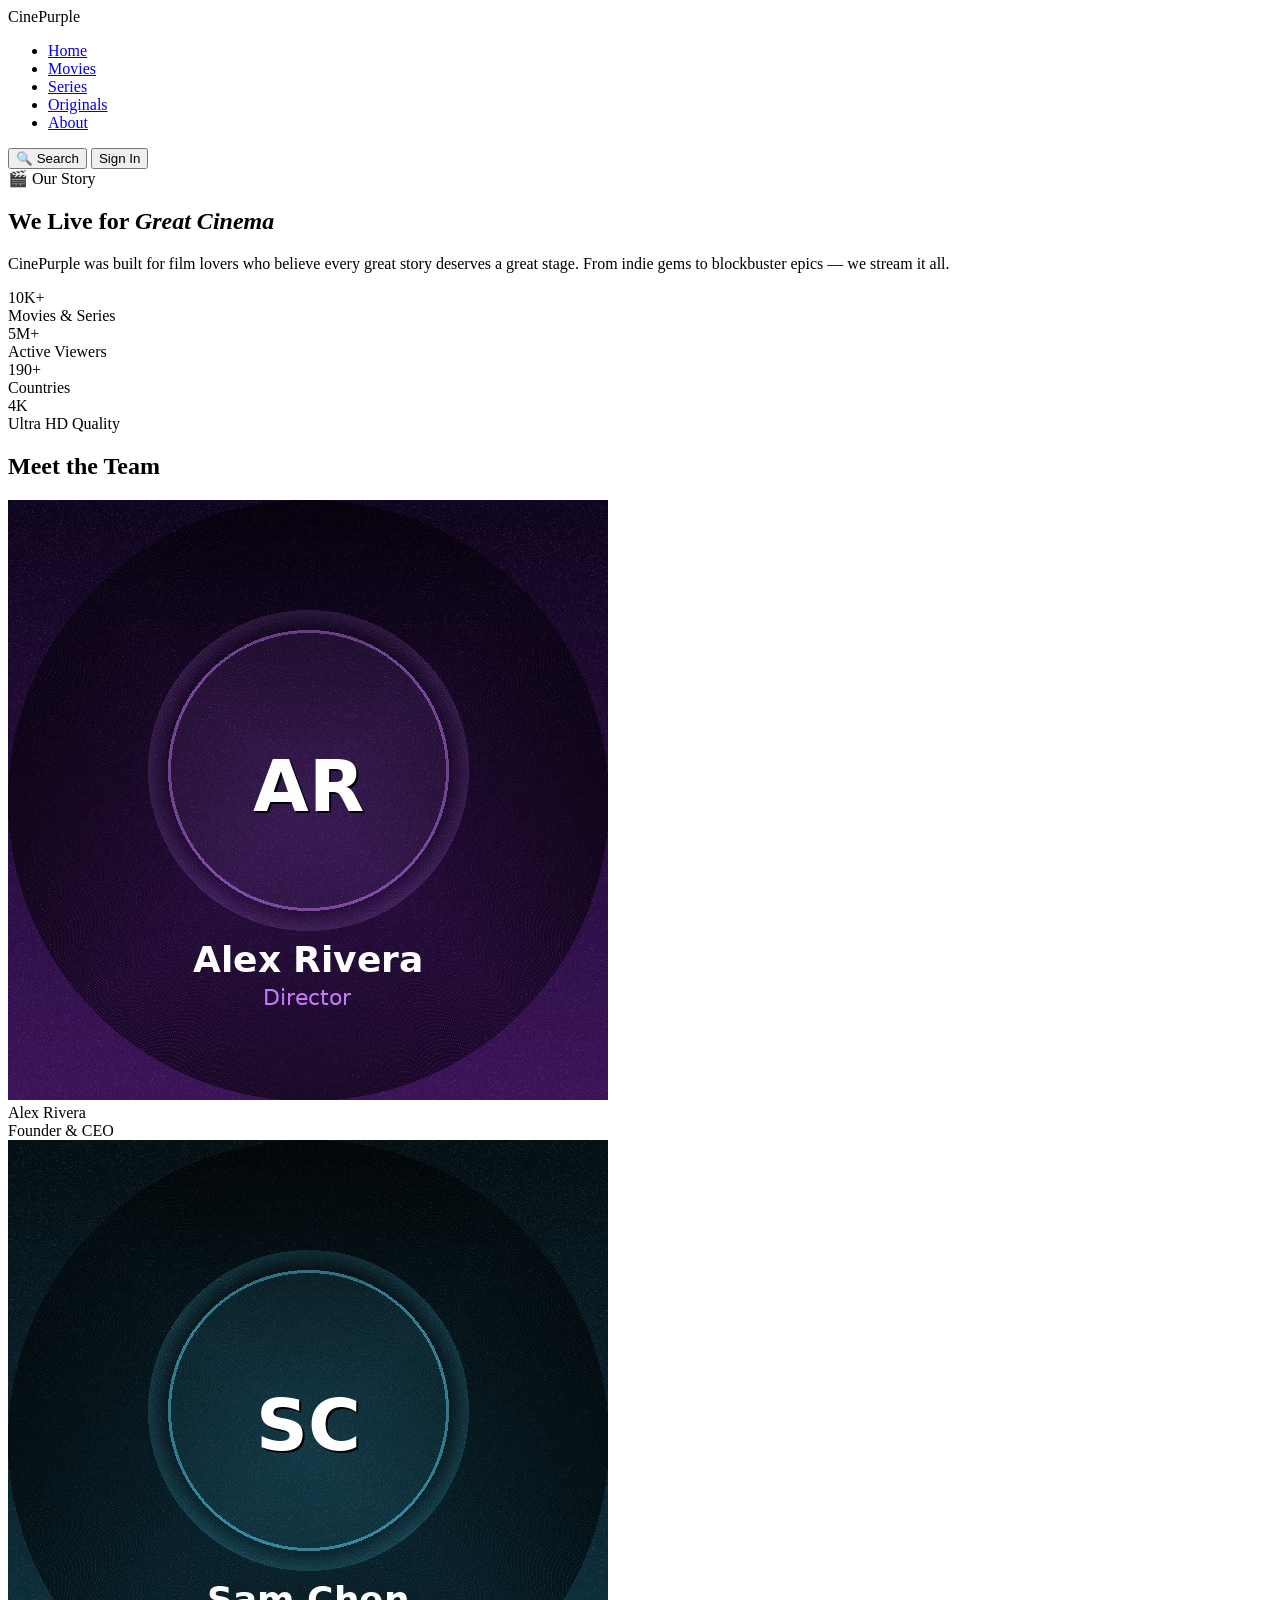
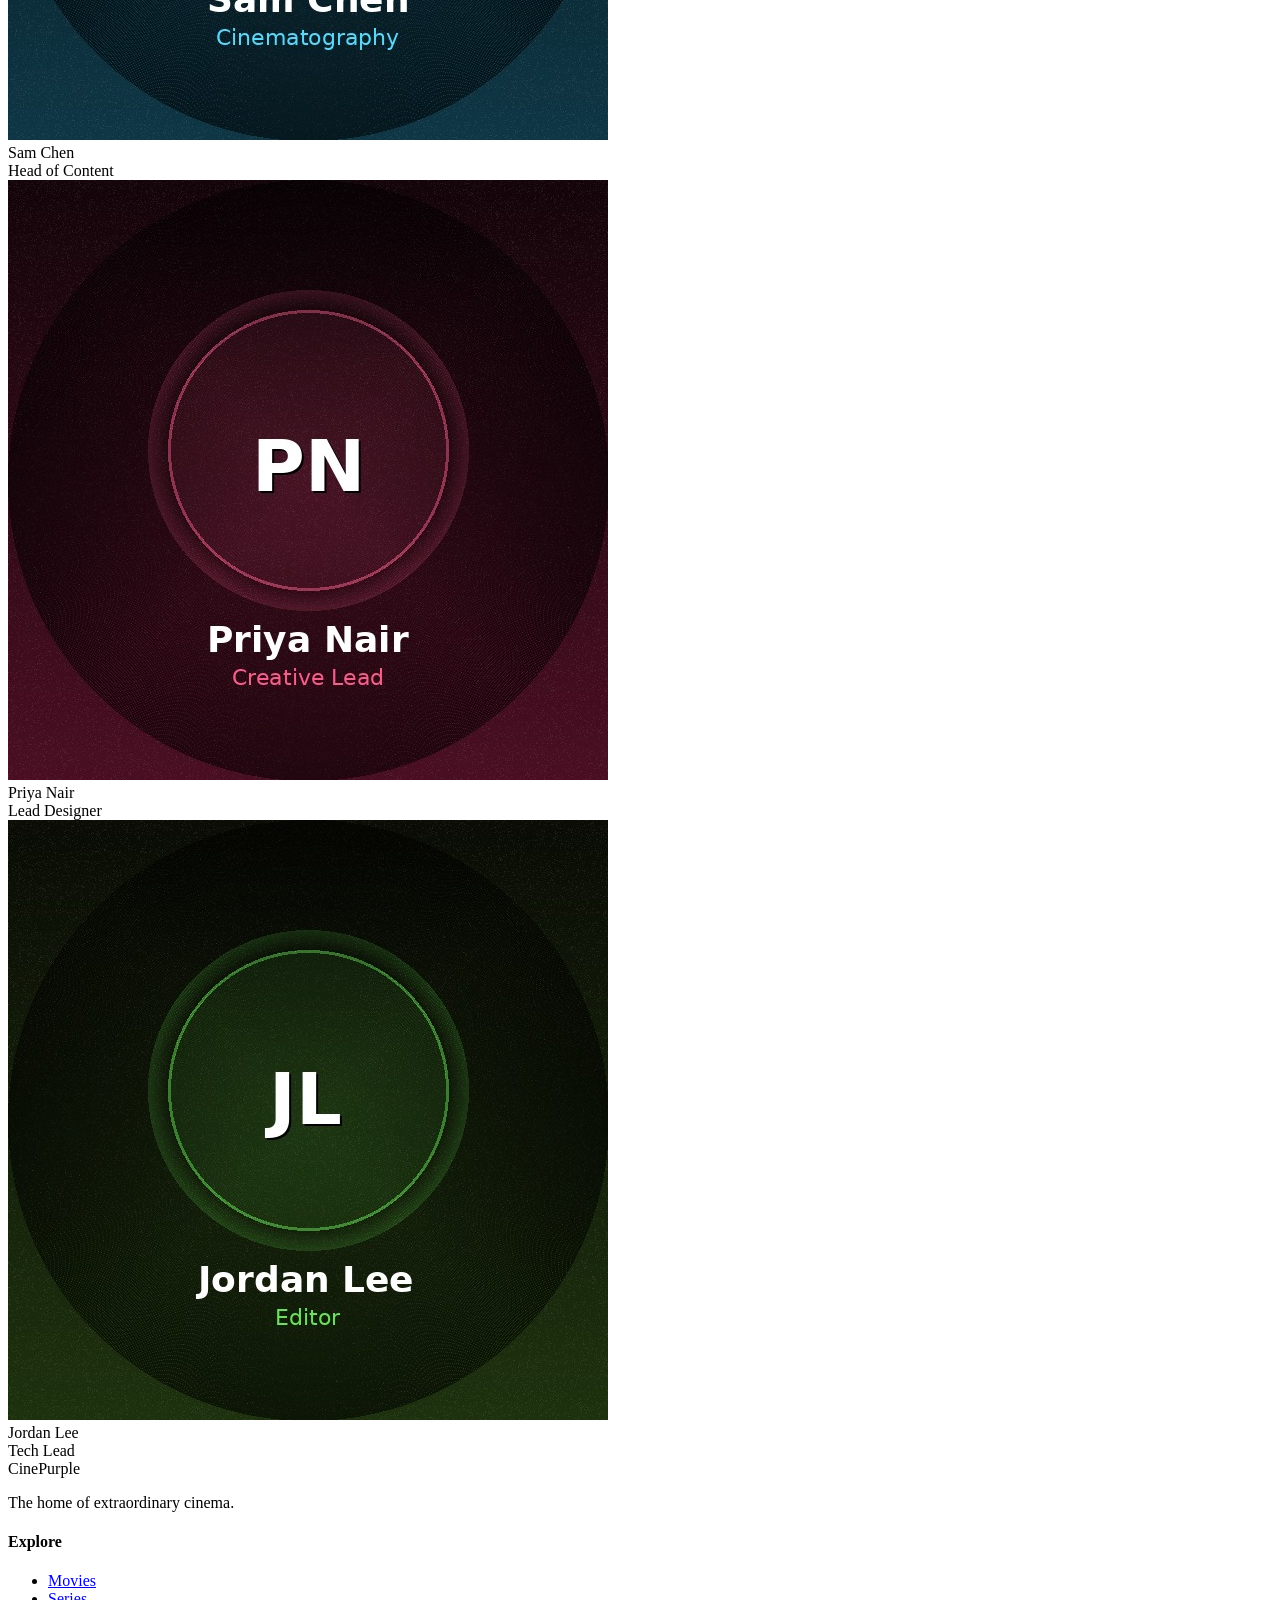
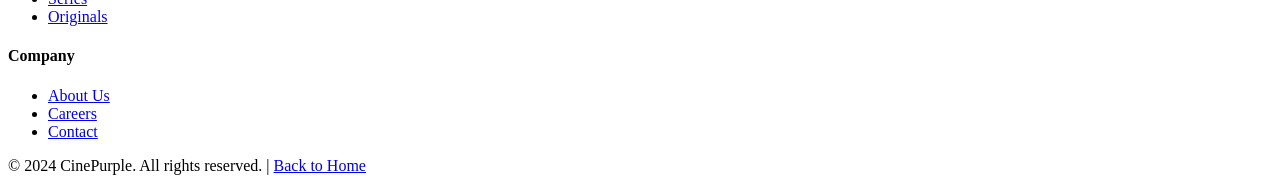
==== MOVIE PROJECT/SCREENS/About.html @ 2e549075 "Add files via upload" ====
<!DOCTYPE html>
<html lang="en">
<head>
  <meta charset="UTF-8">
  <meta name="viewport" content="width=device-width, initial-scale=1.0">
  <title>CinePurple — About</title>
  <link href="https://fonts.googleapis.com/css2?family=Playfair+Display:ital,wght@0,700;0,900;1,700&family=DM+Sans:wght@300;400;500;600&display=swap" rel="stylesheet">
  <link rel="stylesheet" href="../Styles/Global.css">
  <link rel="stylesheet" href="../Styles/About.css">
</head>
<body>

  <!-- NAVBAR -->
  <nav class="navbar">
    <div class="nav-logo">Cine<span>Purple</span></div>
    <ul class="nav-links">
      <li><a href="Home.html">Home</a></li>
      <li><a href="#">Movies</a></li>
      <li><a href="#">Series</a></li>
      <li><a href="#">Originals</a></li>
      <li><a href="About.html" class="active">About</a></li>
    </ul>
    <div class="nav-actions">
      <button class="btn-ghost">🔍 Search</button>
      <button class="btn-primary">Sign In</button>
    </div>
  </nav>

  <!-- ABOUT HERO -->
  <section class="about-hero">
    <div class="hero-badge">🎬 Our Story</div>
    <h1 class="about-title">We Live for <em>Great Cinema</em></h1>
    <p class="about-sub">CinePurple was built for film lovers who believe every great story deserves a great stage. From indie gems to blockbuster epics — we stream it all.</p>
  </section>

  <!-- STATS -->
  <section class="stats-section">
    <div class="stats-grid">
      <div class="stat-card">
        <div class="stat-number">10K+</div>
        <div class="stat-label">Movies & Series</div>
      </div>
      <div class="stat-card">
        <div class="stat-number">5M+</div>
        <div class="stat-label">Active Viewers</div>
      </div>
      <div class="stat-card">
        <div class="stat-number">190+</div>
        <div class="stat-label">Countries</div>
      </div>
      <div class="stat-card">
        <div class="stat-number">4K</div>
        <div class="stat-label">Ultra HD Quality</div>
      </div>
    </div>
  </section>

  <!-- TEAM -->
  <section class="section">
    <div class="section-header">
      <h2 class="section-title">Meet the <span>Team</span></h2>
    </div>
    <div class="team-grid">

      <div class="team-card">
        <img src="../Assets/images/About/team1.jpg" alt="Alex Rivera" class="team-photo">
        <div class="team-name">Alex Rivera</div>
        <div class="team-role">Founder & CEO</div>
      </div>

      <div class="team-card">
        <img src="../Assets/images/About/team2.jpg" alt="Sam Chen" class="team-photo">
        <div class="team-name">Sam Chen</div>
        <div class="team-role">Head of Content</div>
      </div>

      <div class="team-card">
        <img src="../Assets/images/About/team3.jpg" alt="Priya Nair" class="team-photo">
        <div class="team-name">Priya Nair</div>
        <div class="team-role">Lead Designer</div>
      </div>

      <div class="team-card">
        <img src="../Assets/images/About/team4.jpg" alt="Jordan Lee" class="team-photo">
        <div class="team-name">Jordan Lee</div>
        <div class="team-role">Tech Lead</div>
      </div>

    </div>
  </section>

  <!-- FOOTER -->
  <footer>
    <div class="footer-top">
      <div class="footer-brand">
        <div class="nav-logo">Cine<span>Purple</span></div>
        <p>The home of extraordinary cinema.</p>
      </div>
      <div class="footer-links">
        <h4>Explore</h4>
        <ul>
          <li><a href="#">Movies</a></li>
          <li><a href="#">Series</a></li>
          <li><a href="#">Originals</a></li>
        </ul>
      </div>
      <div class="footer-links">
        <h4>Company</h4>
        <ul>
          <li><a href="About.html">About Us</a></li>
          <li><a href="#">Careers</a></li>
          <li><a href="#">Contact</a></li>
        </ul>
      </div>
    </div>
    <div class="footer-bottom">
      <p>© 2024 CinePurple. All rights reserved. | <a href="Home.html" class="footer-link">Back to Home</a></p>
    </div>
  </footer>

</body>
</html>
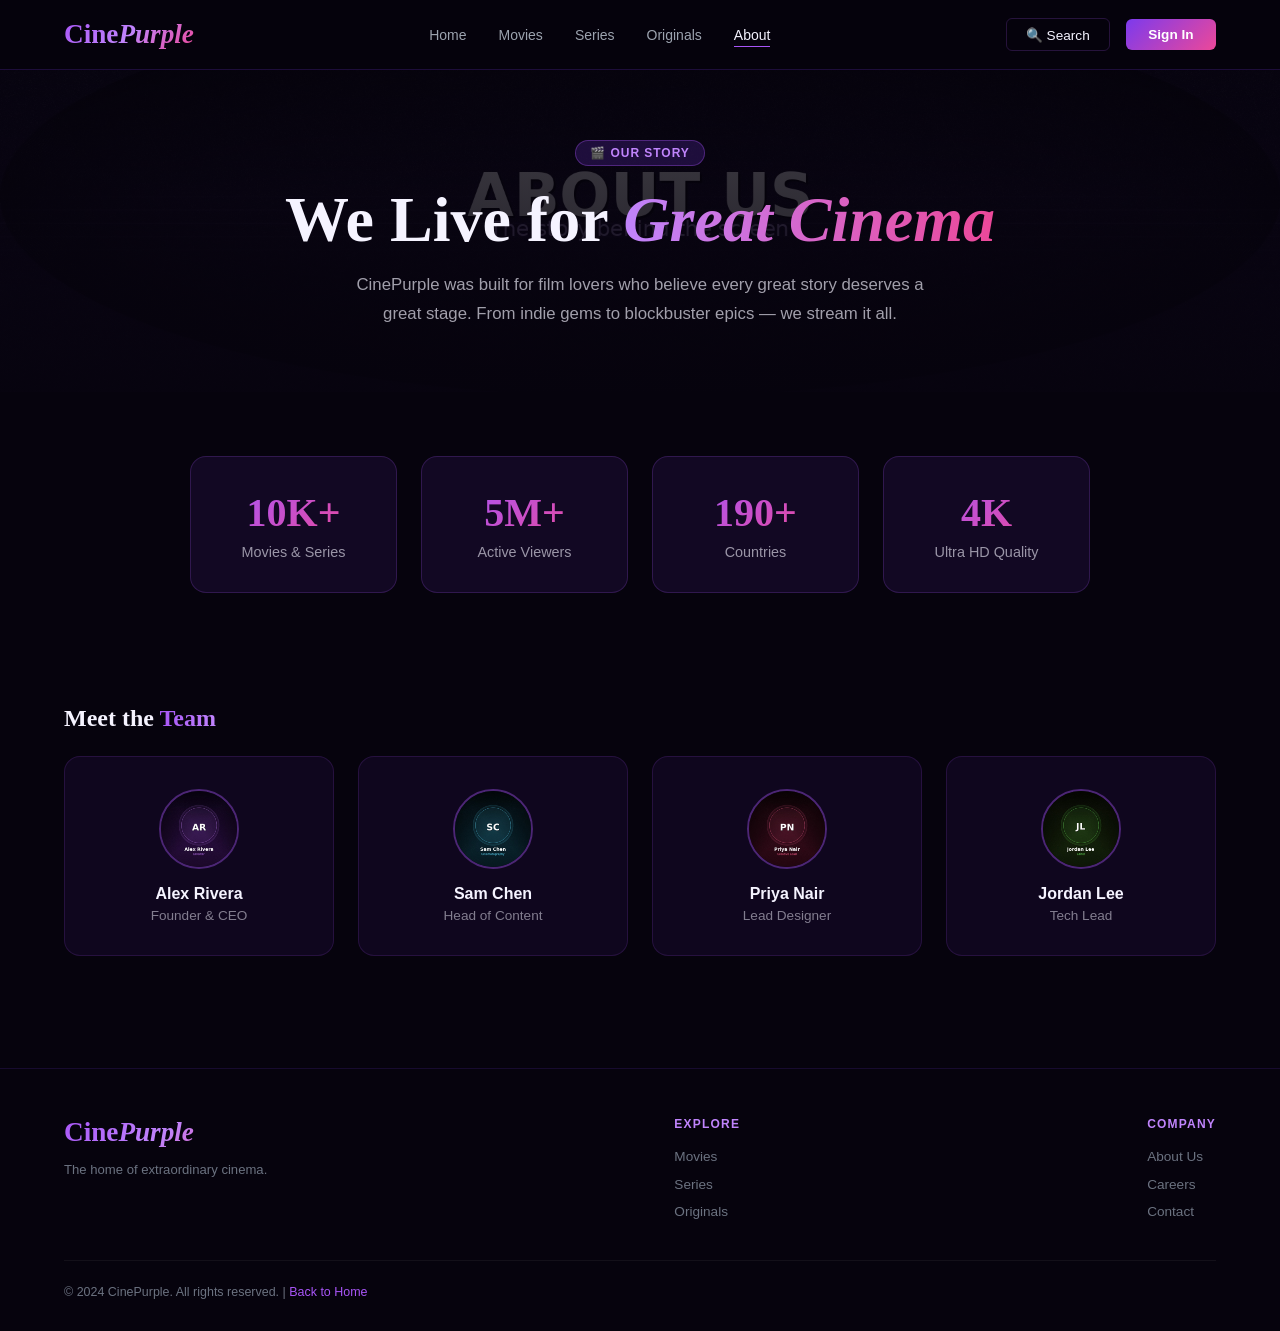
==== commit 3d641708: "Add files via upload" ====
--- a/MOVIE PROJECT/SCREENS/About.html
+++ b/MOVIE PROJECT/SCREENS/About.html
@@ -5,8 +5,8 @@
   <meta name="viewport" content="width=device-width, initial-scale=1.0">
   <title>CinePurple — About</title>
   <link href="https://fonts.googleapis.com/css2?family=Playfair+Display:ital,wght@0,700;0,900;1,700&family=DM+Sans:wght@300;400;500;600&display=swap" rel="stylesheet">
-  <link rel="stylesheet" href="../Styles/Global.css">
-  <link rel="stylesheet" href="../Styles/About.css">
+  <link rel="stylesheet" href="../STYLES/Global.css">
+  <link rel="stylesheet" href="../STYLES/About.css">
 </head>
 <body>
 
@@ -14,7 +14,7 @@
   <nav class="navbar">
     <div class="nav-logo">Cine<span>Purple</span></div>
     <ul class="nav-links">
-      <li><a href="Home.html">Home</a></li>
+      <li><a href="index.html">Home</a></li>
       <li><a href="#">Movies</a></li>
       <li><a href="#">Series</a></li>
       <li><a href="#">Originals</a></li>
@@ -114,7 +114,7 @@
       </div>
     </div>
     <div class="footer-bottom">
-      <p>© 2024 CinePurple. All rights reserved. | <a href="Home.html" class="footer-link">Back to Home</a></p>
+      <p>© 2024 CinePurple. All rights reserved. | <a href="index.html" class="footer-link">Back to Home</a></p>
     </div>
   </footer>
 
--- a/MOVIE PROJECT/STYLES/Global.css
+++ b/MOVIE PROJECT/STYLES/Global.css
@@ -0,0 +1,434 @@
+:root {
+  --void:          #06030d;
+  --purple-core:   #7c3aed;
+  --purple-bright: #a855f7;
+  --purple-glow:   #c084fc;
+  --accent-gold:   #f59e0b;
+  --accent-pink:   #ec4899;
+  --text-primary:  #f5f3ff;
+  --text-muted:    #9ca3af;
+  --text-dim:      #6b7280;
+  --card-bg:       rgba(124, 58, 237, 0.08);
+  --border:        rgba(168, 85, 247, 0.2);
+  --glass:         rgba(255, 255, 255, 0.04);
+}
+
+* { margin: 0; padding: 0; box-sizing: border-box; }
+html { scroll-behavior: smooth; }
+
+body {
+  font-family: 'DM Sans', sans-serif;
+  background: var(--void);
+  color: var(--text-primary);
+  overflow-x: hidden;
+}
+
+::-webkit-scrollbar       { width: 6px; }
+::-webkit-scrollbar-track { background: var(--void); }
+::-webkit-scrollbar-thumb { background: var(--purple-core); border-radius: 100px; }
+
+/* ── NAVBAR ── */
+.navbar {
+  position: fixed;
+  top: 0; left: 0; right: 0;
+  z-index: 100;
+  padding: 0 5%;
+  height: 70px;
+  display: flex;
+  align-items: center;
+  justify-content: space-between;
+  background: rgba(6, 3, 13, 0.95);
+  border-bottom: 1px solid rgba(124, 58, 237, 0.2);
+}
+
+.nav-logo {
+  font-family: 'Playfair Display', serif;
+  font-size: 1.7rem;
+  font-weight: 900;
+  background: linear-gradient(135deg, var(--purple-bright), var(--purple-glow), var(--accent-pink));
+  -webkit-background-clip: text;
+  -webkit-text-fill-color: transparent;
+  background-clip: text;
+}
+
+.nav-logo span { font-style: italic; }
+
+.nav-links {
+  display: flex;
+  gap: 2rem;
+  list-style: none;
+}
+
+.nav-links a {
+  color: var(--text-muted);
+  text-decoration: none;
+  font-size: 0.875rem;
+  font-weight: 500;
+  transition: color 0.2s;
+  position: relative;
+}
+
+.nav-links a::after {
+  content: '';
+  position: absolute;
+  bottom: -4px; left: 0; right: 0;
+  height: 1px;
+  background: var(--purple-bright);
+  transform: scaleX(0);
+  transition: transform 0.3s;
+}
+
+.nav-links a:hover        { color: var(--text-primary); }
+.nav-links a.active       { color: var(--text-primary); }
+.nav-links a:hover::after { transform: scaleX(1); }
+.nav-links a.active::after{ transform: scaleX(1); }
+
+.nav-actions { display: flex; align-items: center; gap: 1rem; }
+
+/* ── BUTTONS ── */
+.btn-ghost {
+  background: transparent;
+  border: 1px solid var(--border);
+  color: var(--text-primary);
+  padding: 0.45rem 1.2rem;
+  border-radius: 6px;
+  font-size: 0.85rem;
+  font-family: 'DM Sans', sans-serif;
+  cursor: pointer;
+  transition: all 0.25s;
+}
+
+.btn-ghost:hover {
+  border-color: var(--purple-bright);
+  color: var(--purple-glow);
+  background: rgba(168, 85, 247, 0.08);
+}
+
+.btn-primary {
+  background: linear-gradient(135deg, var(--purple-core), var(--accent-pink));
+  border: none;
+  color: #fff;
+  padding: 0.5rem 1.4rem;
+  border-radius: 6px;
+  font-size: 0.85rem;
+  font-family: 'DM Sans', sans-serif;
+  font-weight: 600;
+  cursor: pointer;
+  transition: all 0.3s;
+}
+
+.btn-primary:hover {
+  transform: translateY(-1px);
+  box-shadow: 0 4px 30px rgba(124, 58, 237, 0.5);
+}
+
+.btn-play {
+  display: inline-flex;
+  align-items: center;
+  gap: 0.5rem;
+  background: linear-gradient(135deg, var(--purple-core), var(--accent-pink));
+  border: none;
+  color: #fff;
+  padding: 0.75rem 2rem;
+  border-radius: 8px;
+  font-size: 0.95rem;
+  font-family: 'DM Sans', sans-serif;
+  font-weight: 600;
+  cursor: pointer;
+  transition: all 0.3s;
+  box-shadow: 0 8px 30px rgba(124, 58, 237, 0.4);
+}
+
+.btn-play:hover {
+  transform: translateY(-2px);
+  box-shadow: 0 12px 40px rgba(124, 58, 237, 0.6);
+}
+
+.btn-info {
+  display: inline-flex;
+  align-items: center;
+  gap: 0.5rem;
+  background: rgba(255, 255, 255, 0.08);
+  border: 1px solid rgba(255, 255, 255, 0.15);
+  color: var(--text-primary);
+  padding: 0.75rem 1.6rem;
+  border-radius: 8px;
+  font-size: 0.95rem;
+  font-family: 'DM Sans', sans-serif;
+  cursor: pointer;
+  transition: all 0.25s;
+}
+
+.btn-info:hover {
+  background: rgba(255, 255, 255, 0.13);
+  border-color: var(--purple-bright);
+}
+
+/* ── SECTIONS ── */
+.section { padding: 3rem 5%; }
+
+.section-header {
+  display: flex;
+  align-items: center;
+  justify-content: space-between;
+  margin-bottom: 1.5rem;
+}
+
+.section-title {
+  font-family: 'Playfair Display', serif;
+  font-size: 1.5rem;
+  font-weight: 700;
+}
+
+.section-title span {
+  background: linear-gradient(90deg, var(--purple-bright), var(--purple-glow));
+  -webkit-background-clip: text;
+  -webkit-text-fill-color: transparent;
+  background-clip: text;
+}
+
+.see-all {
+  color: var(--purple-bright);
+  font-size: 0.8rem;
+  font-weight: 600;
+  text-decoration: none;
+  text-transform: uppercase;
+  letter-spacing: 0.05em;
+  transition: color 0.2s;
+}
+
+.see-all:hover { color: var(--purple-glow); }
+
+/* ── MOVIE CARDS ── */
+.movies-row {
+  display: grid;
+  grid-template-columns: repeat(auto-fill, minmax(180px, 1fr));
+  gap: 1rem;
+}
+
+.movie-card {
+  border-radius: 10px;
+  overflow: hidden;
+  cursor: pointer;
+  background: var(--card-bg);
+  border: 1px solid var(--border);
+  transition: transform 0.3s ease, box-shadow 0.3s ease;
+}
+
+.movie-card:hover {
+  transform: translateY(-8px) scale(1.03);
+  box-shadow: 0 20px 50px rgba(124, 58, 237, 0.4);
+}
+
+.movie-thumb {
+  position: relative;
+  aspect-ratio: 2/3;
+  overflow: hidden;
+}
+
+.movie-thumb img {
+  width: 100%;
+  height: 100%;
+  object-fit: cover;
+  transition: transform 0.5s;
+}
+
+.movie-card:hover .movie-thumb img { transform: scale(1.08); }
+
+.thumb-overlay {
+  position: absolute;
+  inset: 0;
+  background: rgba(6, 3, 13, 0.5);
+  display: flex;
+  align-items: center;
+  justify-content: center;
+  font-size: 2rem;
+  opacity: 0;
+  transition: opacity 0.3s;
+}
+
+.movie-card:hover .thumb-overlay { opacity: 1; }
+
+.badge-new {
+  position: absolute;
+  top: 10px; left: 10px;
+  background: linear-gradient(135deg, var(--purple-core), var(--accent-pink));
+  color: #fff;
+  font-size: 0.65rem;
+  font-weight: 700;
+  text-transform: uppercase;
+  letter-spacing: 0.08em;
+  padding: 0.2rem 0.55rem;
+  border-radius: 4px;
+}
+
+.badge-top {
+  position: absolute;
+  top: 10px; left: 10px;
+  background: var(--accent-gold);
+  color: #000;
+  font-size: 0.65rem;
+  font-weight: 700;
+  padding: 0.2rem 0.55rem;
+  border-radius: 4px;
+}
+
+.movie-info     { padding: 0.85rem; }
+.movie-name     { font-size: 0.9rem; font-weight: 600; white-space: nowrap; overflow: hidden; text-overflow: ellipsis; margin-bottom: 0.35rem; }
+.movie-tags     { display: flex; gap: 0.4rem; flex-wrap: wrap; }
+
+.tag {
+  font-size: 0.67rem;
+  font-weight: 500;
+  color: var(--purple-glow);
+  background: rgba(124, 58, 237, 0.15);
+  border: 1px solid rgba(168, 85, 247, 0.2);
+  padding: 0.15rem 0.5rem;
+  border-radius: 100px;
+}
+
+.movie-rating-row { display: flex; align-items: center; gap: 0.5rem; margin-top: 0.4rem; }
+.stars      { color: var(--accent-gold); font-size: 0.75rem; }
+.rating-num { color: var(--text-muted); font-size: 0.75rem; }
+
+/* ── RATING BADGE ── */
+.rating-badge {
+  background: var(--accent-gold);
+  color: #000;
+  font-weight: 700;
+  font-size: 0.75rem;
+  padding: 0.2rem 0.55rem;
+  border-radius: 4px;
+}
+
+/* ── WIDE CARDS ── */
+.wide-row {
+  display: grid;
+  grid-template-columns: repeat(auto-fill, minmax(280px, 1fr));
+  gap: 1rem;
+}
+
+.wide-card {
+  position: relative;
+  border-radius: 12px;
+  overflow: hidden;
+  aspect-ratio: 16/9;
+  cursor: pointer;
+  border: 1px solid var(--border);
+  transition: transform 0.3s ease, box-shadow 0.3s ease;
+}
+
+.wide-card:hover {
+  transform: translateY(-6px) scale(1.02);
+  box-shadow: 0 16px 40px rgba(124, 58, 237, 0.4);
+}
+
+.wide-card img {
+  width: 100%; height: 100%;
+  object-fit: cover;
+  filter: brightness(0.7);
+  transition: transform 0.4s;
+}
+
+.wide-card:hover img { transform: scale(1.05); }
+
+.wide-overlay {
+  position: absolute;
+  inset: 0;
+  background: linear-gradient(to top, rgba(6, 3, 13, 0.95), transparent 60%);
+  display: flex;
+  flex-direction: column;
+  justify-content: flex-end;
+  padding: 1.2rem;
+}
+
+.wide-title { font-family: 'Playfair Display', serif; font-size: 1.1rem; font-weight: 700; margin-bottom: 0.3rem; }
+.wide-sub   { font-size: 0.78rem; color: var(--text-muted); }
+
+/* ── CATEGORIES ── */
+.categories { display: flex; gap: 0.7rem; padding: 0 5% 2rem; flex-wrap: wrap; }
+
+.cat-pill {
+  padding: 0.5rem 1.2rem;
+  border-radius: 100px;
+  font-size: 0.82rem;
+  font-weight: 500;
+  cursor: pointer;
+  border: 1px solid var(--border);
+  color: var(--text-muted);
+  background: var(--glass);
+  transition: all 0.25s;
+}
+
+.cat-pill:hover,
+.cat-pill.active {
+  background: rgba(124, 58, 237, 0.25);
+  border-color: var(--purple-bright);
+  color: var(--purple-glow);
+}
+
+/* ── FEATURED STRIP ── */
+.featured-strip {
+  margin: 2rem 5%;
+  border-radius: 16px;
+  overflow: hidden;
+  position: relative;
+  min-height: 240px;
+  display: flex;
+  align-items: center;
+  padding: 3rem;
+  background: url('Assets/Home/featured.jpg') center/cover no-repeat;
+  border: 1px solid rgba(168, 85, 247, 0.2);
+}
+
+.featured-strip::before {
+  content: '';
+  position: absolute;
+  inset: 0;
+  background: linear-gradient(90deg, rgba(6,3,13,0.95) 0%, rgba(124,58,237,0.3) 60%, transparent);
+}
+
+.featured-content  { position: relative; z-index: 1; max-width: 520px; }
+.featured-label    { font-size: 0.7rem; font-weight: 700; letter-spacing: 0.15em; text-transform: uppercase; color: var(--purple-glow); margin-bottom: 0.7rem; }
+.featured-title    { font-family: 'Playfair Display', serif; font-size: 2.2rem; font-weight: 900; margin-bottom: 0.8rem; line-height: 1.1; }
+.featured-desc     { color: rgba(245,243,255,0.65); font-size: 0.88rem; line-height: 1.6; margin-bottom: 1.2rem; }
+
+/* ── FOOTER ── */
+footer { margin-top: 4rem; padding: 3rem 5% 2rem; border-top: 1px solid rgba(124, 58, 237, 0.15); }
+
+.footer-top {
+  display: flex;
+  justify-content: space-between;
+  align-items: flex-start;
+  gap: 3rem;
+  flex-wrap: wrap;
+  margin-bottom: 2.5rem;
+}
+
+.footer-brand p   { color: var(--text-dim); font-size: 0.82rem; max-width: 260px; line-height: 1.6; margin-top: 0.7rem; }
+.footer-links h4  { font-size: 0.75rem; font-weight: 700; letter-spacing: 0.1em; text-transform: uppercase; color: var(--purple-glow); margin-bottom: 1rem; }
+.footer-links ul  { list-style: none; display: flex; flex-direction: column; gap: 0.6rem; }
+.footer-links a   { color: var(--text-dim); text-decoration: none; font-size: 0.85rem; transition: color 0.2s; }
+.footer-links a:hover { color: var(--purple-glow); }
+
+.footer-bottom {
+  display: flex;
+  justify-content: space-between;
+  align-items: center;
+  padding-top: 1.5rem;
+  border-top: 1px solid rgba(255, 255, 255, 0.05);
+}
+
+.footer-bottom p    { color: var(--text-dim); font-size: 0.78rem; }
+.footer-link        { color: var(--purple-bright); text-decoration: none; }
+.footer-link:hover  { color: var(--purple-glow); }
+
+/* ── RESPONSIVE ── */
+@media (max-width: 768px) {
+  .nav-links      { display: none; }
+  .movies-row     { grid-template-columns: repeat(auto-fill, minmax(140px, 1fr)); }
+  .wide-row       { grid-template-columns: 1fr 1fr; }
+  .featured-strip { padding: 2rem; }
+  .featured-title { font-size: 1.6rem; }
+  .footer-top     { flex-direction: column; }
+}
--- a/MOVIE PROJECT/STYLES/About.css
+++ b/MOVIE PROJECT/STYLES/About.css
@@ -0,0 +1,132 @@
+/* ── ABOUT HERO ── */
+.about-hero {
+  padding: 140px 5% 4rem;
+  text-align: center;
+  background: url('../Assets/images/About/about-bg.jpg') center/cover no-repeat;
+  position: relative;
+}
+
+.about-hero::before {
+  content: '';
+  position: absolute;
+  inset: 0;
+  background: linear-gradient(to bottom, rgba(6,3,13,0.7), rgba(6,3,13,0.95));
+}
+
+.about-hero .hero-badge {
+  position: relative;
+  z-index: 1;
+  display: inline-flex;
+  align-items: center;
+  gap: 0.4rem;
+  background: rgba(124,58,237,0.2);
+  border: 1px solid rgba(168,85,247,0.35);
+  color: var(--purple-glow);
+  padding: 0.3rem 0.9rem;
+  border-radius: 100px;
+  font-size: 0.75rem;
+  font-weight: 600;
+  letter-spacing: 0.08em;
+  text-transform: uppercase;
+  margin-bottom: 1.2rem;
+}
+
+.about-title {
+  position: relative;
+  z-index: 1;
+  font-family: 'Playfair Display', serif;
+  font-size: clamp(2rem, 5vw, 4rem);
+  font-weight: 900;
+  line-height: 1.1;
+  margin-bottom: 1rem;
+}
+
+.about-title em {
+  font-style: italic;
+  background: linear-gradient(90deg, var(--purple-glow), var(--accent-pink));
+  -webkit-background-clip: text;
+  -webkit-text-fill-color: transparent;
+  background-clip: text;
+}
+
+.about-sub {
+  position: relative;
+  z-index: 1;
+  color: rgba(245,243,255,0.65);
+  max-width: 600px;
+  margin: 0 auto;
+  line-height: 1.7;
+  font-size: 1.05rem;
+}
+
+/* ── STATS ── */
+.stats-section { padding: 4rem 5%; }
+
+.stats-grid {
+  display: grid;
+  grid-template-columns: repeat(auto-fit, minmax(180px, 1fr));
+  gap: 1.5rem;
+  max-width: 900px;
+  margin: 0 auto;
+}
+
+.stat-card {
+  background: rgba(124,58,237,0.1);
+  border: 1px solid rgba(168,85,247,0.2);
+  border-radius: 16px;
+  padding: 2rem;
+  text-align: center;
+  transition: transform 0.3s, box-shadow 0.3s;
+}
+
+.stat-card:hover {
+  transform: translateY(-4px);
+  box-shadow: 0 12px 30px rgba(124,58,237,0.3);
+}
+
+.stat-number {
+  font-family: 'Playfair Display', serif;
+  font-size: 2.5rem;
+  font-weight: 900;
+  background: linear-gradient(135deg, var(--purple-bright), var(--accent-pink));
+  -webkit-background-clip: text;
+  -webkit-text-fill-color: transparent;
+  background-clip: text;
+  margin-bottom: 0.5rem;
+}
+
+.stat-label { color: rgba(245,243,255,0.6); font-size: 0.9rem; }
+
+/* ── TEAM ── */
+.team-grid {
+  display: grid;
+  grid-template-columns: repeat(auto-fit, minmax(200px, 1fr));
+  gap: 1.5rem;
+}
+
+.team-card {
+  background: rgba(124,58,237,0.08);
+  border: 1px solid rgba(168,85,247,0.15);
+  border-radius: 16px;
+  padding: 2rem;
+  text-align: center;
+  transition: transform 0.3s, box-shadow 0.3s;
+}
+
+.team-card:hover {
+  transform: translateY(-4px);
+  box-shadow: 0 12px 30px rgba(124,58,237,0.25);
+}
+
+.team-photo {
+  width: 80px;
+  height: 80px;
+  border-radius: 50%;
+  object-fit: cover;
+  border: 2px solid rgba(168,85,247,0.4);
+  margin: 0 auto 1rem;
+  display: block;
+}
+
+.team-name { font-weight: 600; font-size: 1rem; margin-bottom: 0.3rem; }
+.team-role { color: rgba(245,243,255,0.5); font-size: 0.85rem; }
